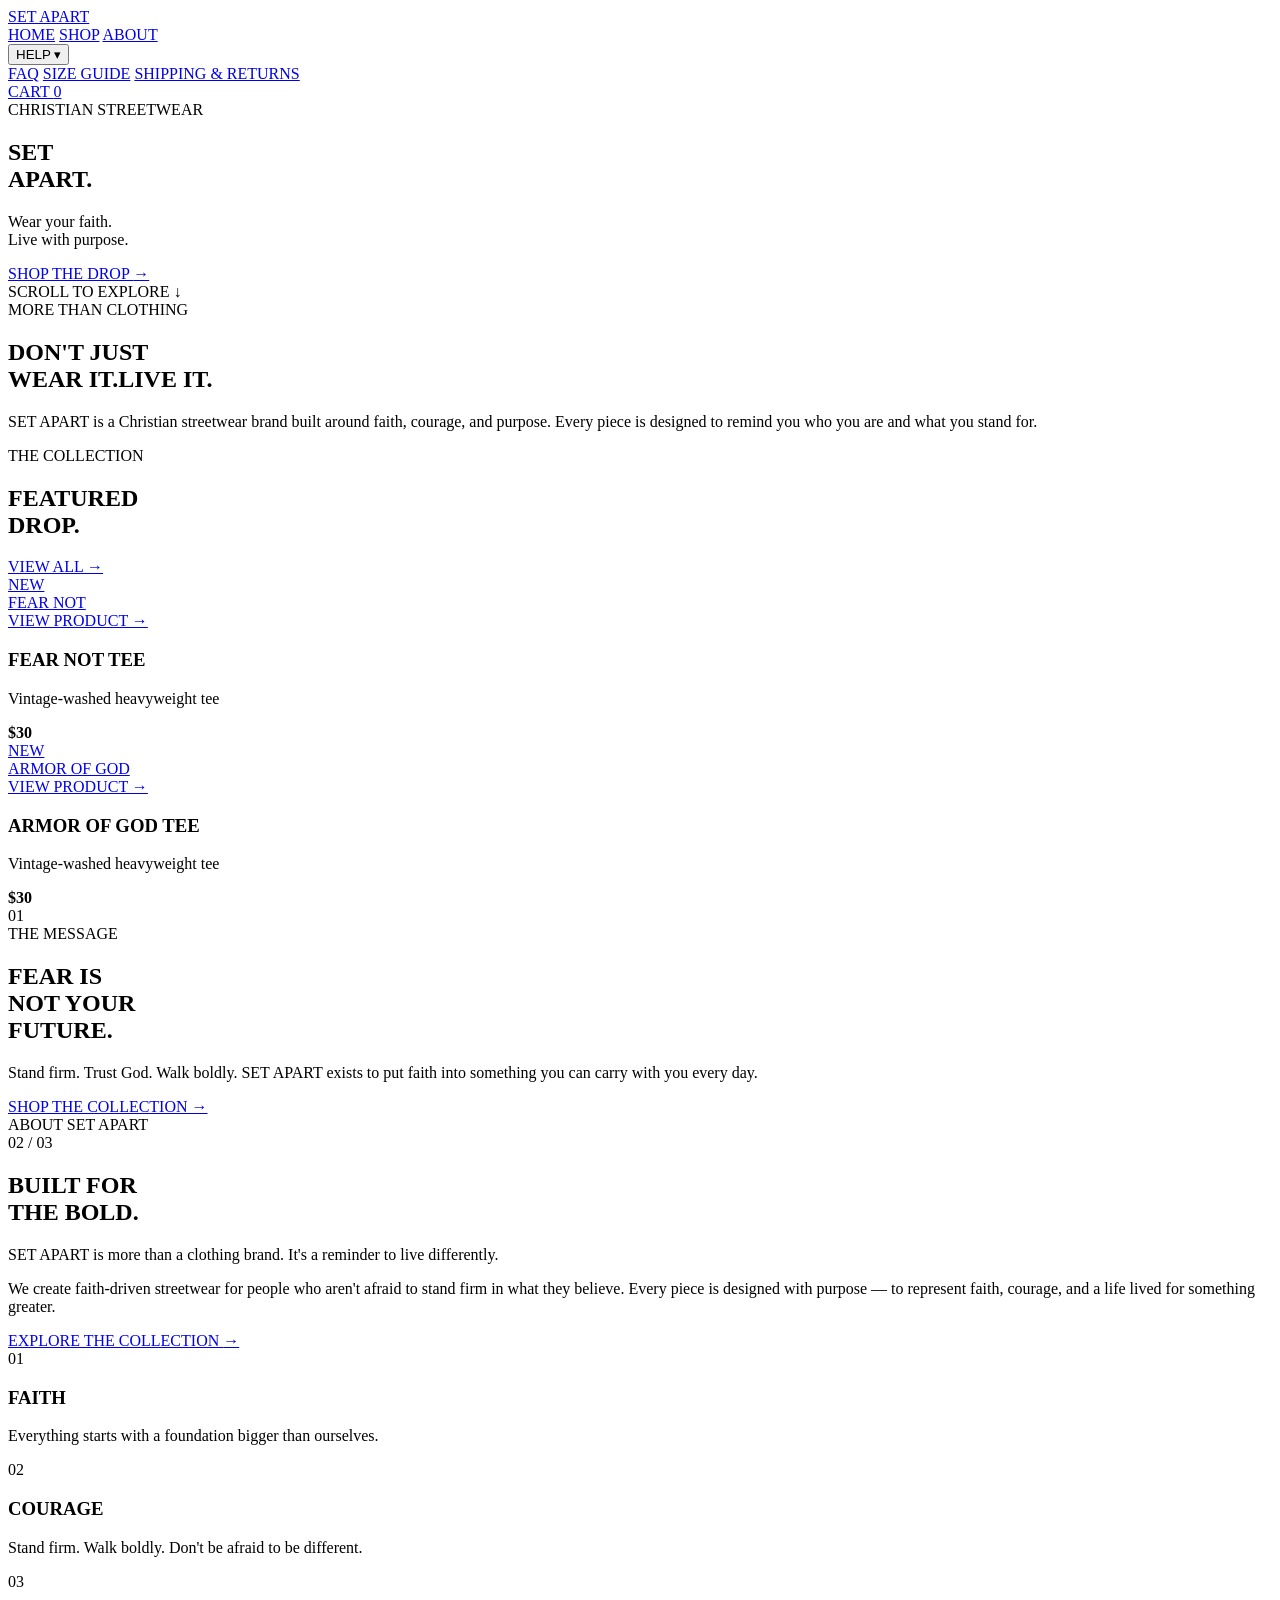
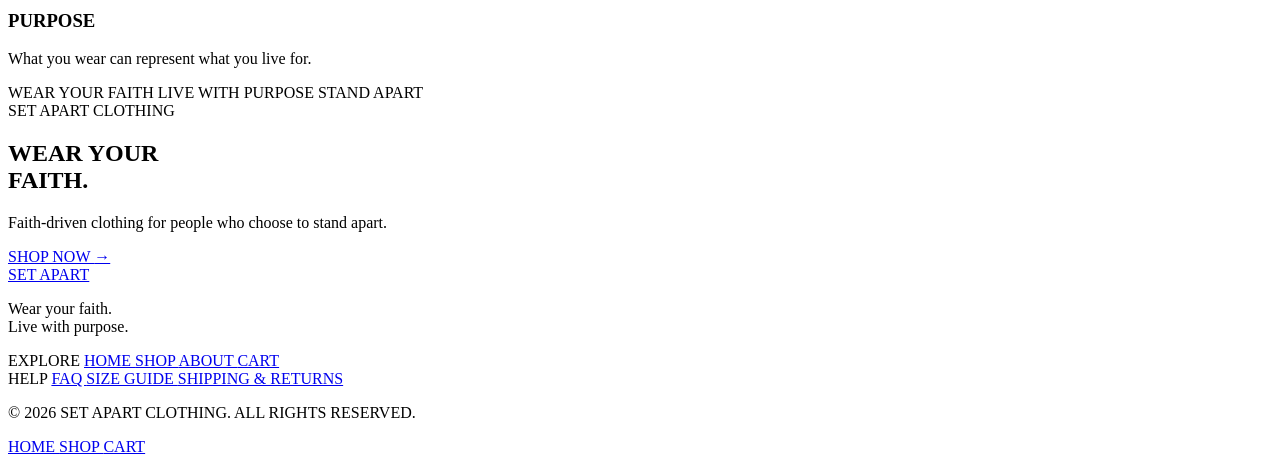
==== index.html @ 83922a34 "Add files via upload" ====
<!DOCTYPE html>
<html lang="en">

<head>
    <meta charset="UTF-8">
    <meta name="viewport" content="width=device-width, initial-scale=1.0">

    <title>SET APART — Wear Your Faith</title>

    <link rel="stylesheet" href="style.css">
</head>

<body>

<header>

    <a href="index.html" class="logo">
        SET APART
    </a>

    <nav>
    <a href="index.html">HOME</a>
    <a href="shop.html">SHOP</a>
    <a href="index.html#story">ABOUT</a>

    <div class="nav-dropdown">
        <button class="nav-drop-button">
            HELP <span>▾</span>
        </button>

        <div class="nav-dropdown-menu">
            <a href="faq.html">FAQ</a>
            <a href="size-guide.html">SIZE GUIDE</a>
            <a href="shipping.html">SHIPPING & RETURNS</a>
        </div>
    </div>

    <a href="cart.html">
        CART <span id="cart-count">0</span>
    </a>
</nav>

</header>


<!-- HERO -->

<section class="home-hero">

    <div class="hero-overlay"></div>

    <div class="home-hero-content">

        <div class="small-text">
            CHRISTIAN STREETWEAR
        </div>

        <h1>
            SET<br>APART.
        </h1>

        <p>
            Wear your faith.<br>
            Live with purpose.
        </p>

        <a href="shop.html" class="hero-button">
            SHOP THE DROP <span>→</span>
        </a>

    </div>

    <div class="hero-scroll">
        SCROLL TO EXPLORE ↓
    </div>

</section>


<!-- INTRO -->

<section class="home-intro">

    <div class="small-text">
        MORE THAN CLOTHING
    </div>

    <h2>
        DON'T JUST<br>
        WEAR IT.<span>LIVE IT.</span>
    </h2>

    <p>
        SET APART is a Christian streetwear brand built
        around faith, courage, and purpose. Every piece
        is designed to remind you who you are and what
        you stand for.
    </p>

</section>


<!-- FEATURED DROP -->

<section class="featured-section">

    <div class="featured-heading">

        <div>

            <div class="small-text">
                THE COLLECTION
            </div>

            <h2>
                FEATURED<br>
                DROP.
            </h2>

        </div>

        <a href="shop.html" class="text-link">
            VIEW ALL →
        </a>

    </div>


    <div class="featured-products">


        <!-- FEAR NOT -->

        <div class="featured-product">

            <a href="product.html?product=fear-not"
               class="featured-image-link">

                <div class="featured-image">

                    <div class="featured-badge">
                        NEW
                    </div>

                    <div class="featured-placeholder">
                        FEAR NOT
                    </div>

                    <div class="featured-view">
                        VIEW PRODUCT →
                    </div>

                </div>

            </a>


            <div class="featured-info">

                <div>

                    <h3>
                        FEAR NOT TEE
                    </h3>

                    <p>
                        Vintage-washed heavyweight tee
                    </p>

                </div>

                <strong>
                    $30
                </strong>

            </div>

        </div>


        <!-- ARMOR OF GOD -->

        <div class="featured-product">

            <a href="product.html?product=armor-of-god"
               class="featured-image-link">

                <div class="featured-image">

                    <div class="featured-badge">
                        NEW
                    </div>

                    <div class="featured-placeholder armor-home">
                        ARMOR OF GOD
                    </div>

                    <div class="featured-view">
                        VIEW PRODUCT →
                    </div>

                </div>

            </a>


            <div class="featured-info">

                <div>

                    <h3>
                        ARMOR OF GOD TEE
                    </h3>

                    <p>
                        Vintage-washed heavyweight tee
                    </p>

                </div>

                <strong>
                    $30
                </strong>

            </div>

        </div>

    </div>

</section>


<!-- STATEMENT -->

<section class="faith-statement">

    <div class="statement-number">
        01
    </div>

    <div class="statement-content">

        <div class="small-text">
            THE MESSAGE
        </div>

        <h2>
            FEAR IS<br>
            NOT YOUR<br>
            <span>FUTURE.</span>
        </h2>

        <p>
            Stand firm. Trust God. Walk boldly.
            SET APART exists to put faith into
            something you can carry with you
            every day.
        </p>

        <a href="shop.html" class="statement-button">
            SHOP THE COLLECTION →
        </a>

    </div>

</section>


<!-- ABOUT -->

<section class="home-story" id="story">

    <div class="about-top">

        <div class="small-text">
            ABOUT SET APART
        </div>

        <div class="about-number">
            02 / 03
        </div>

    </div>


    <div class="about-main">

        <div class="about-title">

            <h2>
                BUILT FOR<br>
                <span>THE BOLD.</span>
            </h2>

        </div>


        <div class="about-copy">

            <p class="about-lead">
                SET APART is more than a clothing brand.
                It's a reminder to live differently.
            </p>

            <p>
                We create faith-driven streetwear for people
                who aren't afraid to stand firm in what they
                believe. Every piece is designed with purpose —
                to represent faith, courage, and a life lived
                for something greater.
            </p>

            <a href="shop.html" class="about-link">
                EXPLORE THE COLLECTION
                <span>→</span>
            </a>

        </div>

    </div>


    <!-- VALUES -->

    <div class="about-values">


        <div class="about-value">

            <span>
                01
            </span>

            <h3>
                FAITH
            </h3>

            <p>
                Everything starts with a foundation
                bigger than ourselves.
            </p>

        </div>


        <div class="about-value">

            <span>
                02
            </span>

            <h3>
                COURAGE
            </h3>

            <p>
                Stand firm. Walk boldly.
                Don't be afraid to be different.
            </p>

        </div>


        <div class="about-value">

            <span>
                03
            </span>

            <h3>
                PURPOSE
            </h3>

            <p>
                What you wear can represent
                what you live for.
            </p>

        </div>

    </div>


    <div class="about-bottom">

        <span>
            WEAR YOUR FAITH
        </span>

        <span>
            LIVE WITH PURPOSE
        </span>

        <span>
            STAND APART
        </span>

    </div>

</section>


<!-- FINAL CTA -->

<section class="home-cta">

    <div class="small-text">
        SET APART CLOTHING
    </div>

    <h2>
        WEAR YOUR<br>
        <span>FAITH.</span>
    </h2>

    <p>
        Faith-driven clothing for people
        who choose to stand apart.
    </p>

    <a href="shop.html" class="hero-button">
        SHOP NOW <span>→</span>
    </a>

</section>


<!-- FOOTER -->

<footer class="site-footer">

    <div class="footer-main">


        <!-- BRAND -->

        <div class="footer-brand">

            <a href="index.html" class="logo">
                SET APART
            </a>

            <p>
                Wear your faith.<br>
                Live with purpose.
            </p>

        </div>


        <!-- EXPLORE -->

        <div class="footer-column">

            <span>
                EXPLORE
            </span>

            <a href="index.html">
                HOME
            </a>

            <a href="shop.html">
                SHOP
            </a>

            <a href="index.html#story">
                ABOUT
            </a>

            <a href="cart.html">
                CART
            </a>

        </div>


        <!-- HELP -->

        <div class="footer-column">

            <span>
                HELP
            </span>

            <a href="faq.html">
                FAQ
            </a>

            <a href="size-guide.html">
                SIZE GUIDE
            </a>

            <a href="shipping.html">
                SHIPPING & RETURNS
            </a>

        </div>

    </div>


    <!-- FOOTER BOTTOM -->

    <div class="footer-bottom">

        <p>
            © 2026 SET APART CLOTHING.
            ALL RIGHTS RESERVED.
        </p>

        <div>

            <a href="index.html">
                HOME
            </a>

            <a href="shop.html">
                SHOP
            </a>

            <a href="cart.html">
                CART
            </a>

        </div>

    </div>

</footer>


<script src="script.js"></script>

</body>
</html>
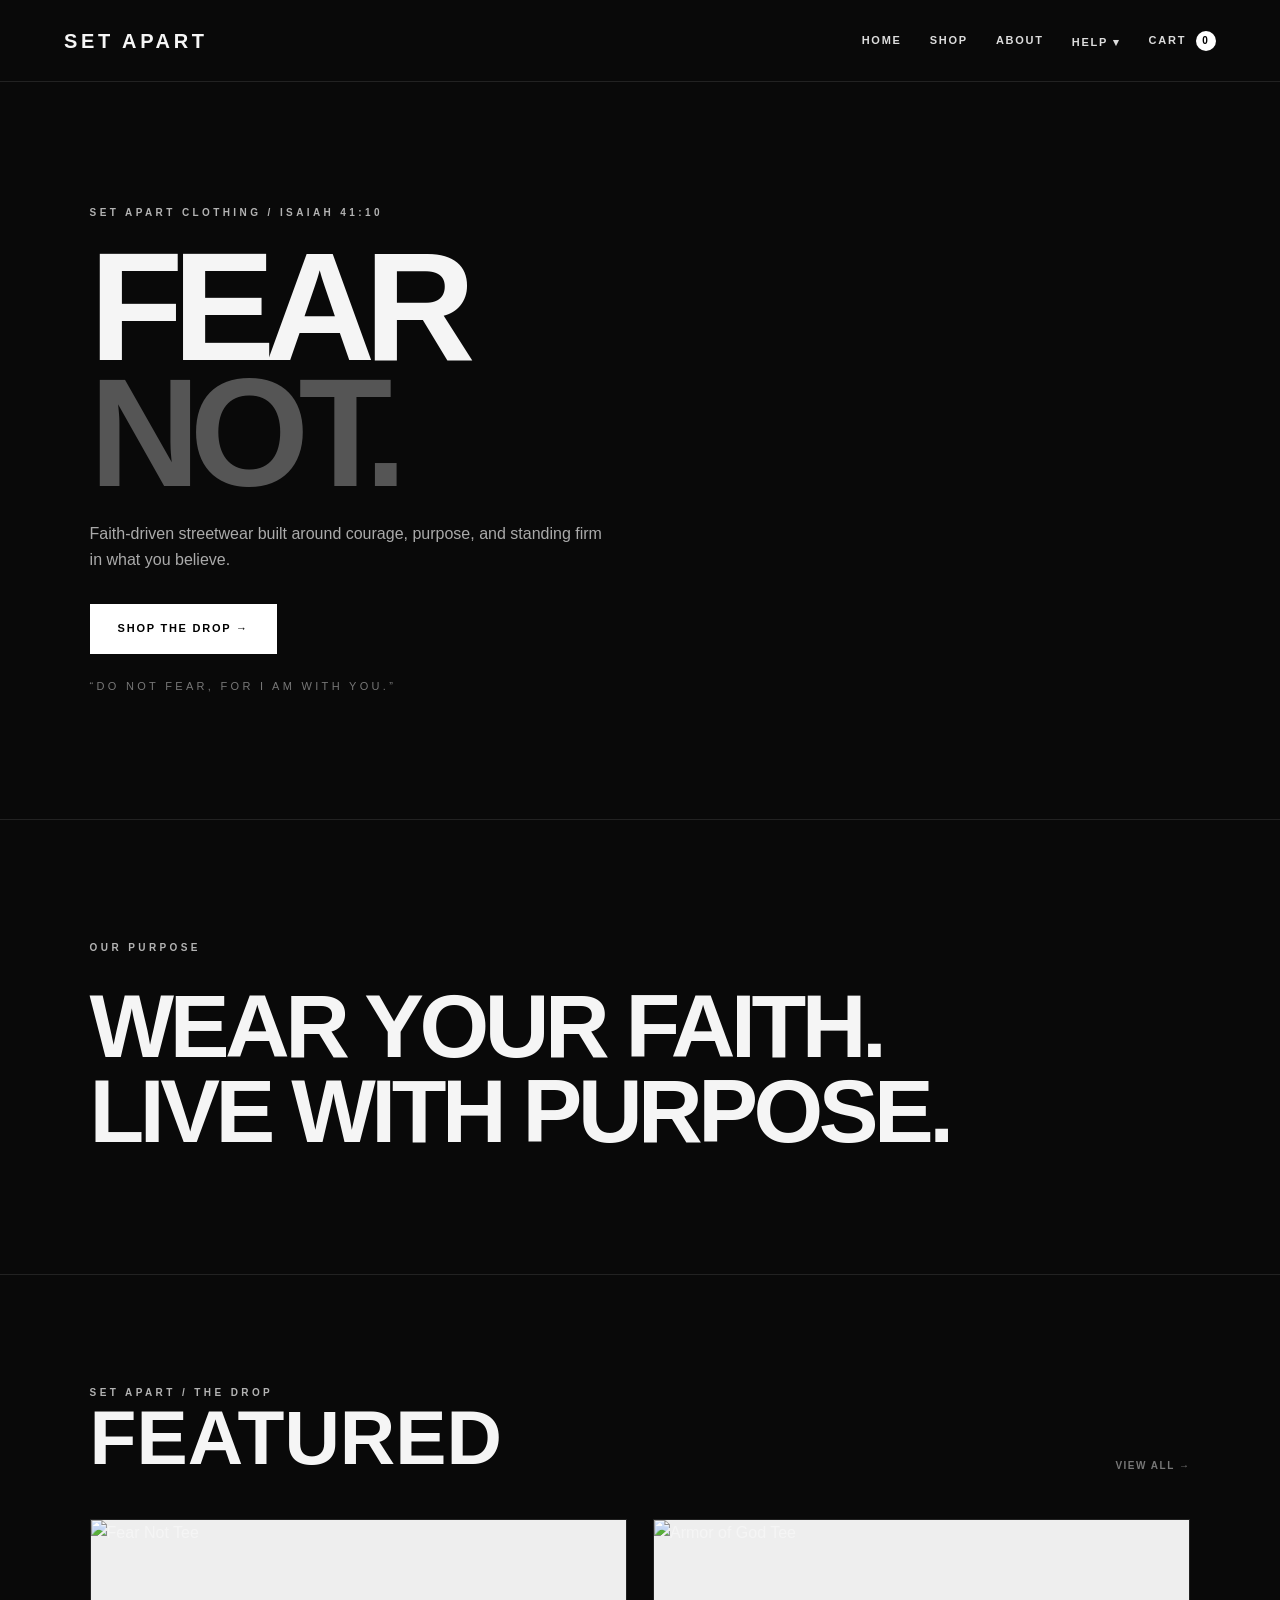
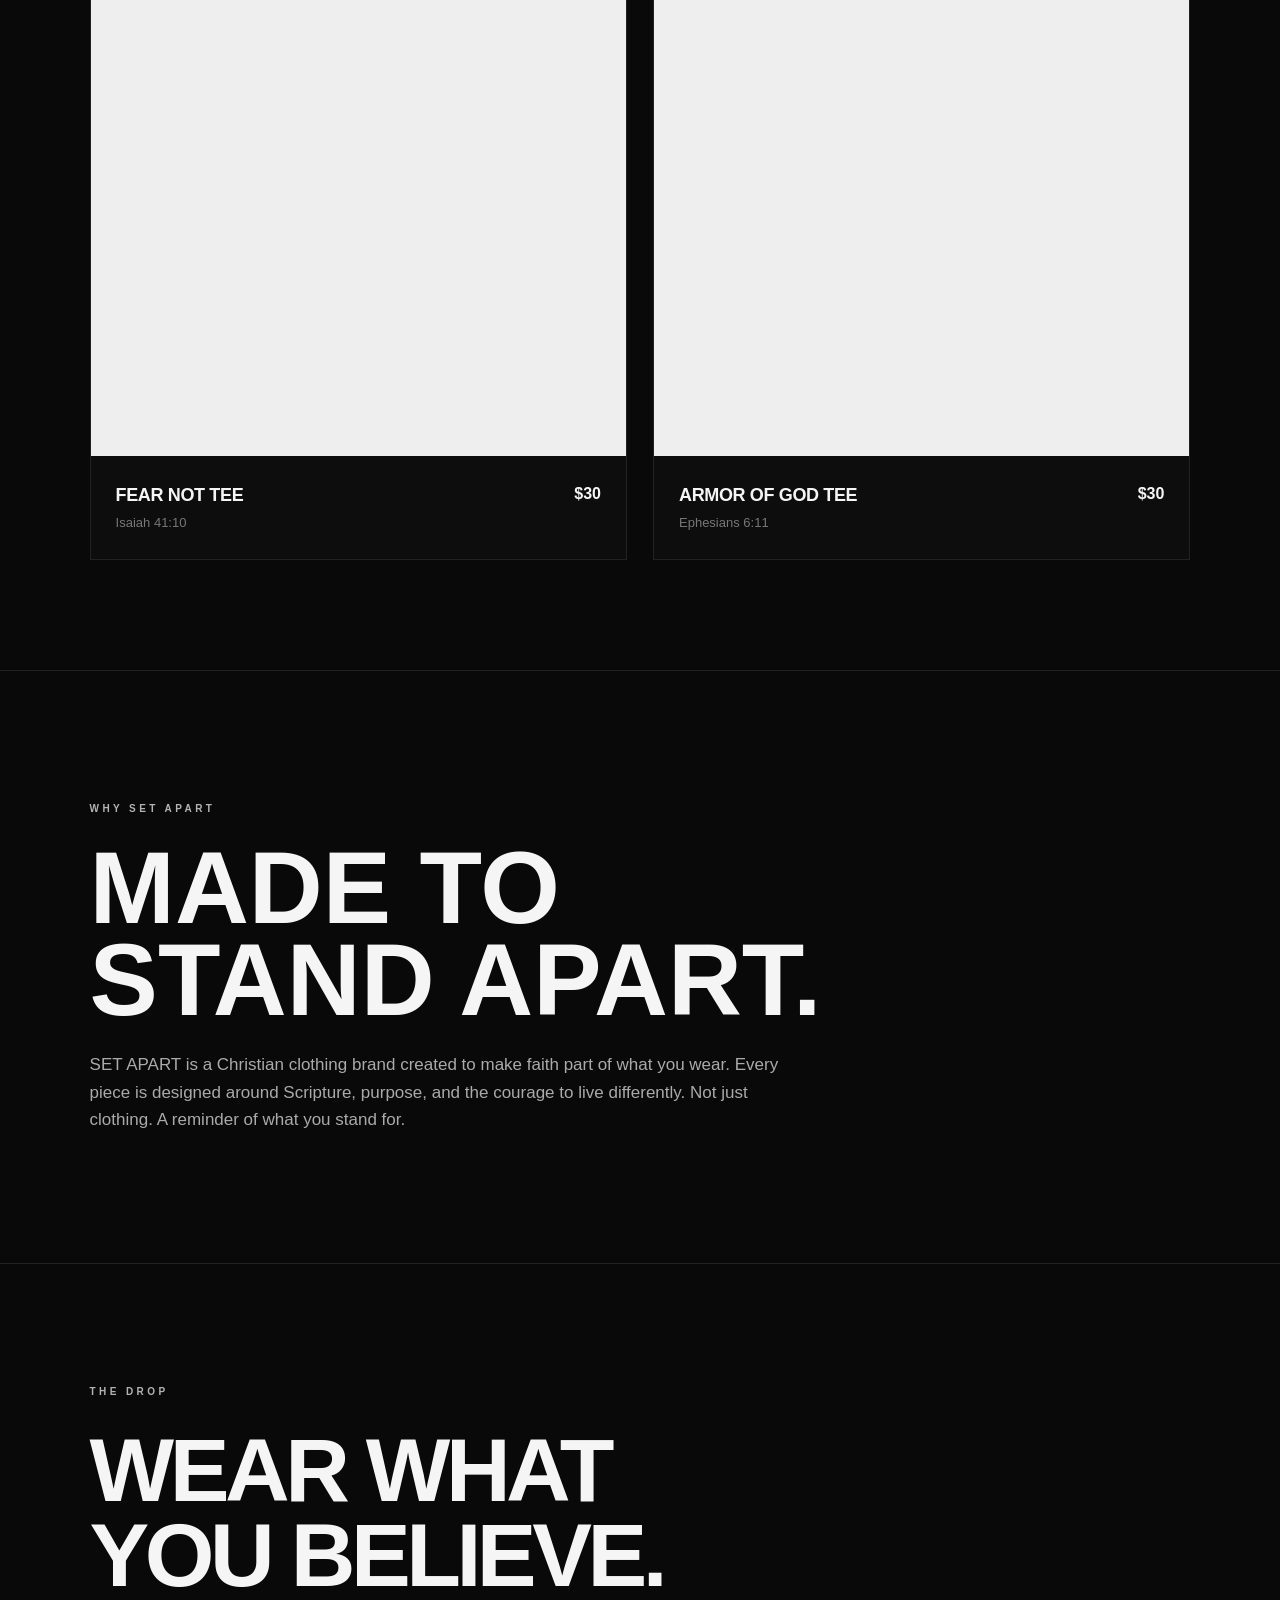
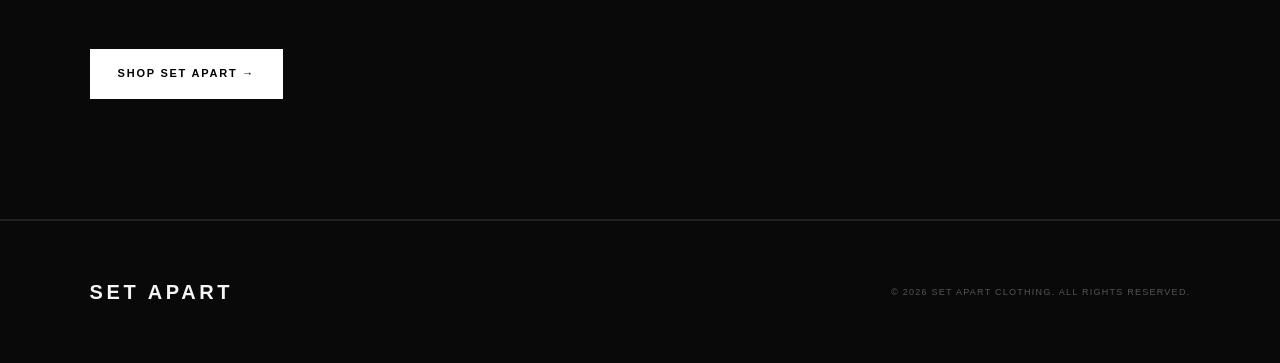
==== commit 322372e9: "Add files via upload" ====
--- a/index.html
+++ b/index.html
@@ -5,7 +5,7 @@
     <meta charset="UTF-8">
     <meta name="viewport" content="width=device-width, initial-scale=1.0">
 
-    <title>SET APART — Wear Your Faith</title>
+    <title>SET APART CLOTHING</title>
 
     <link rel="stylesheet" href="style.css">
 </head>
@@ -19,519 +19,278 @@
     </a>
 
     <nav>
-    <a href="index.html">HOME</a>
-    <a href="shop.html">SHOP</a>
-    <a href="index.html#story">ABOUT</a>
-
-    <div class="nav-dropdown">
-        <button class="nav-drop-button">
-            HELP <span>▾</span>
-        </button>
-
-        <div class="nav-dropdown-menu">
-            <a href="faq.html">FAQ</a>
-            <a href="size-guide.html">SIZE GUIDE</a>
-            <a href="shipping.html">SHIPPING & RETURNS</a>
-        </div>
+
+        <a href="index.html">HOME</a>
+
+        <a href="shop.html">SHOP</a>
+
+        <a href="#story">ABOUT</a>
+
+        <div class="nav-dropdown">
+
+            <button class="nav-drop-button">
+                HELP <span>▾</span>
+            </button>
+
+            <div class="nav-dropdown-menu">
+
+                <a href="faq.html">
+                    FAQ
+                </a>
+
+                <a href="size-guide.html">
+                    SIZE GUIDE
+                </a>
+
+                <a href="shipping.html">
+                    SHIPPING & RETURNS
+                </a>
+
+            </div>
+
+        </div>
+
+        <a href="cart.html">
+            CART
+            <span id="cart-count">0</span>
+        </a>
+
+    </nav>
+
+</header>
+
+
+<main>
+
+
+    <!-- HERO -->
+
+    <section class="hero">
+
+        <div class="hero-content">
+
+            <div class="small-text">
+                SET APART CLOTHING / ISAIAH 41:10
+            </div>
+
+            <h1>
+                FEAR<br>
+                <span>NOT.</span>
+            </h1>
+
+            <p>
+                Faith-driven streetwear built around
+                courage, purpose, and standing firm
+                in what you believe.
+            </p>
+
+            <a href="shop.html" class="button">
+                SHOP THE DROP →
+            </a>
+
+            <div class="hero-reference">
+                “DO NOT FEAR, FOR I AM WITH YOU.”
+            </div>
+
+        </div>
+
+    </section>
+
+
+    <!-- INTRO -->
+
+    <section class="intro-section">
+
+        <div class="small-text">
+            OUR PURPOSE
+        </div>
+
+        <h2>
+            WEAR YOUR FAITH.<br>
+            LIVE WITH PURPOSE.
+        </h2>
+
+    </section>
+
+
+    <!-- FEATURED DROP -->
+
+    <section class="featured-section">
+
+        <div class="section-heading">
+
+            <div>
+
+                <div class="small-text">
+                    SET APART / THE DROP
+                </div>
+
+                <h2>
+                    FEATURED
+                </h2>
+
+            </div>
+
+            <a href="shop.html" class="continue-shopping">
+                VIEW ALL →
+            </a>
+
+        </div>
+
+
+        <div class="featured-grid">
+
+
+            <!-- FEAR NOT -->
+
+            <a
+                href="product.html?product=fear-not"
+                class="featured-card"
+            >
+
+                <div class="featured-card-image">
+
+                    <img
+                        src="images1/fear-not-back.png"
+                        alt="Fear Not Tee"
+                    >
+
+                </div>
+
+                <div class="featured-card-info">
+
+                    <div>
+
+                        <h3>
+                            FEAR NOT TEE
+                        </h3>
+
+                        <p>
+                            Isaiah 41:10
+                        </p>
+
+                    </div>
+
+                    <strong>
+                        $30
+                    </strong>
+
+                </div>
+
+            </a>
+
+
+            <!-- ARMOR OF GOD -->
+
+            <a
+                href="product.html?product=armor-of-god"
+                class="featured-card"
+            >
+
+                <div class="featured-card-image">
+
+                    <img
+                        src="images1/armor-back.webp"
+                        alt="Armor of God Tee"
+                    >
+
+                </div>
+
+                <div class="featured-card-info">
+
+                    <div>
+
+                        <h3>
+                            ARMOR OF GOD TEE
+                        </h3>
+
+                        <p>
+                            Ephesians 6:11
+                        </p>
+
+                    </div>
+
+                    <strong>
+                        $30
+                    </strong>
+
+                </div>
+
+            </a>
+
+        </div>
+
+    </section>
+
+
+    <!-- ABOUT -->
+
+    <section
+        class="story-section"
+        id="story"
+    >
+
+        <div class="small-text">
+            WHY SET APART
+        </div>
+
+        <h2>
+            MADE TO<br>
+            STAND APART.
+        </h2>
+
+        <p>
+            SET APART is a Christian clothing brand
+            created to make faith part of what you wear.
+            Every piece is designed around Scripture,
+            purpose, and the courage to live differently.
+            Not just clothing. A reminder of what you
+            stand for.
+        </p>
+
+    </section>
+
+
+    <!-- FINAL CTA -->
+
+    <section class="intro-section">
+
+        <div class="small-text">
+            THE DROP
+        </div>
+
+        <h2>
+            WEAR WHAT<br>
+            YOU BELIEVE.
+        </h2>
+
+        <br><br>
+
+        <a href="shop.html" class="button">
+            SHOP SET APART →
+        </a>
+
+    </section>
+
+</main>
+
+
+<footer>
+
+    <div class="logo">
+        SET APART
     </div>
 
-    <a href="cart.html">
-        CART <span id="cart-count">0</span>
-    </a>
-</nav>
-
-</header>
-
-
-<!-- HERO -->
-
-<section class="home-hero">
-
-    <div class="hero-overlay"></div>
-
-    <div class="home-hero-content">
-
-        <div class="small-text">
-            CHRISTIAN STREETWEAR
-        </div>
-
-        <h1>
-            SET<br>APART.
-        </h1>
-
-        <p>
-            Wear your faith.<br>
-            Live with purpose.
-        </p>
-
-        <a href="shop.html" class="hero-button">
-            SHOP THE DROP <span>→</span>
-        </a>
-
-    </div>
-
-    <div class="hero-scroll">
-        SCROLL TO EXPLORE ↓
-    </div>
-
-</section>
-
-
-<!-- INTRO -->
-
-<section class="home-intro">
-
-    <div class="small-text">
-        MORE THAN CLOTHING
-    </div>
-
-    <h2>
-        DON'T JUST<br>
-        WEAR IT.<span>LIVE IT.</span>
-    </h2>
-
     <p>
-        SET APART is a Christian streetwear brand built
-        around faith, courage, and purpose. Every piece
-        is designed to remind you who you are and what
-        you stand for.
+        © 2026 SET APART CLOTHING.
+        ALL RIGHTS RESERVED.
     </p>
 
-</section>
-
-
-<!-- FEATURED DROP -->
-
-<section class="featured-section">
-
-    <div class="featured-heading">
-
-        <div>
-
-            <div class="small-text">
-                THE COLLECTION
-            </div>
-
-            <h2>
-                FEATURED<br>
-                DROP.
-            </h2>
-
-        </div>
-
-        <a href="shop.html" class="text-link">
-            VIEW ALL →
-        </a>
-
-    </div>
-
-
-    <div class="featured-products">
-
-
-        <!-- FEAR NOT -->
-
-        <div class="featured-product">
-
-            <a href="product.html?product=fear-not"
-               class="featured-image-link">
-
-                <div class="featured-image">
-
-                    <div class="featured-badge">
-                        NEW
-                    </div>
-
-                    <div class="featured-placeholder">
-                        FEAR NOT
-                    </div>
-
-                    <div class="featured-view">
-                        VIEW PRODUCT →
-                    </div>
-
-                </div>
-
-            </a>
-
-
-            <div class="featured-info">
-
-                <div>
-
-                    <h3>
-                        FEAR NOT TEE
-                    </h3>
-
-                    <p>
-                        Vintage-washed heavyweight tee
-                    </p>
-
-                </div>
-
-                <strong>
-                    $30
-                </strong>
-
-            </div>
-
-        </div>
-
-
-        <!-- ARMOR OF GOD -->
-
-        <div class="featured-product">
-
-            <a href="product.html?product=armor-of-god"
-               class="featured-image-link">
-
-                <div class="featured-image">
-
-                    <div class="featured-badge">
-                        NEW
-                    </div>
-
-                    <div class="featured-placeholder armor-home">
-                        ARMOR OF GOD
-                    </div>
-
-                    <div class="featured-view">
-                        VIEW PRODUCT →
-                    </div>
-
-                </div>
-
-            </a>
-
-
-            <div class="featured-info">
-
-                <div>
-
-                    <h3>
-                        ARMOR OF GOD TEE
-                    </h3>
-
-                    <p>
-                        Vintage-washed heavyweight tee
-                    </p>
-
-                </div>
-
-                <strong>
-                    $30
-                </strong>
-
-            </div>
-
-        </div>
-
-    </div>
-
-</section>
-
-
-<!-- STATEMENT -->
-
-<section class="faith-statement">
-
-    <div class="statement-number">
-        01
-    </div>
-
-    <div class="statement-content">
-
-        <div class="small-text">
-            THE MESSAGE
-        </div>
-
-        <h2>
-            FEAR IS<br>
-            NOT YOUR<br>
-            <span>FUTURE.</span>
-        </h2>
-
-        <p>
-            Stand firm. Trust God. Walk boldly.
-            SET APART exists to put faith into
-            something you can carry with you
-            every day.
-        </p>
-
-        <a href="shop.html" class="statement-button">
-            SHOP THE COLLECTION →
-        </a>
-
-    </div>
-
-</section>
-
-
-<!-- ABOUT -->
-
-<section class="home-story" id="story">
-
-    <div class="about-top">
-
-        <div class="small-text">
-            ABOUT SET APART
-        </div>
-
-        <div class="about-number">
-            02 / 03
-        </div>
-
-    </div>
-
-
-    <div class="about-main">
-
-        <div class="about-title">
-
-            <h2>
-                BUILT FOR<br>
-                <span>THE BOLD.</span>
-            </h2>
-
-        </div>
-
-
-        <div class="about-copy">
-
-            <p class="about-lead">
-                SET APART is more than a clothing brand.
-                It's a reminder to live differently.
-            </p>
-
-            <p>
-                We create faith-driven streetwear for people
-                who aren't afraid to stand firm in what they
-                believe. Every piece is designed with purpose —
-                to represent faith, courage, and a life lived
-                for something greater.
-            </p>
-
-            <a href="shop.html" class="about-link">
-                EXPLORE THE COLLECTION
-                <span>→</span>
-            </a>
-
-        </div>
-
-    </div>
-
-
-    <!-- VALUES -->
-
-    <div class="about-values">
-
-
-        <div class="about-value">
-
-            <span>
-                01
-            </span>
-
-            <h3>
-                FAITH
-            </h3>
-
-            <p>
-                Everything starts with a foundation
-                bigger than ourselves.
-            </p>
-
-        </div>
-
-
-        <div class="about-value">
-
-            <span>
-                02
-            </span>
-
-            <h3>
-                COURAGE
-            </h3>
-
-            <p>
-                Stand firm. Walk boldly.
-                Don't be afraid to be different.
-            </p>
-
-        </div>
-
-
-        <div class="about-value">
-
-            <span>
-                03
-            </span>
-
-            <h3>
-                PURPOSE
-            </h3>
-
-            <p>
-                What you wear can represent
-                what you live for.
-            </p>
-
-        </div>
-
-    </div>
-
-
-    <div class="about-bottom">
-
-        <span>
-            WEAR YOUR FAITH
-        </span>
-
-        <span>
-            LIVE WITH PURPOSE
-        </span>
-
-        <span>
-            STAND APART
-        </span>
-
-    </div>
-
-</section>
-
-
-<!-- FINAL CTA -->
-
-<section class="home-cta">
-
-    <div class="small-text">
-        SET APART CLOTHING
-    </div>
-
-    <h2>
-        WEAR YOUR<br>
-        <span>FAITH.</span>
-    </h2>
-
-    <p>
-        Faith-driven clothing for people
-        who choose to stand apart.
-    </p>
-
-    <a href="shop.html" class="hero-button">
-        SHOP NOW <span>→</span>
-    </a>
-
-</section>
-
-
-<!-- FOOTER -->
-
-<footer class="site-footer">
-
-    <div class="footer-main">
-
-
-        <!-- BRAND -->
-
-        <div class="footer-brand">
-
-            <a href="index.html" class="logo">
-                SET APART
-            </a>
-
-            <p>
-                Wear your faith.<br>
-                Live with purpose.
-            </p>
-
-        </div>
-
-
-        <!-- EXPLORE -->
-
-        <div class="footer-column">
-
-            <span>
-                EXPLORE
-            </span>
-
-            <a href="index.html">
-                HOME
-            </a>
-
-            <a href="shop.html">
-                SHOP
-            </a>
-
-            <a href="index.html#story">
-                ABOUT
-            </a>
-
-            <a href="cart.html">
-                CART
-            </a>
-
-        </div>
-
-
-        <!-- HELP -->
-
-        <div class="footer-column">
-
-            <span>
-                HELP
-            </span>
-
-            <a href="faq.html">
-                FAQ
-            </a>
-
-            <a href="size-guide.html">
-                SIZE GUIDE
-            </a>
-
-            <a href="shipping.html">
-                SHIPPING & RETURNS
-            </a>
-
-        </div>
-
-    </div>
-
-
-    <!-- FOOTER BOTTOM -->
-
-    <div class="footer-bottom">
-
-        <p>
-            © 2026 SET APART CLOTHING.
-            ALL RIGHTS RESERVED.
-        </p>
-
-        <div>
-
-            <a href="index.html">
-                HOME
-            </a>
-
-            <a href="shop.html">
-                SHOP
-            </a>
-
-            <a href="cart.html">
-                CART
-            </a>
-
-        </div>
-
-    </div>
-
 </footer>
 
 
 <script src="script.js"></script>
 
 </body>
+
 </html>
--- a/style.css
+++ b/style.css
@@ -0,0 +1,1242 @@
+/* =========================================
+   SET APART CLOTHING
+   MAIN STYLESHEET
+========================================= */
+
+* {
+    margin: 0;
+    padding: 0;
+    box-sizing: border-box;
+}
+
+html {
+    scroll-behavior: smooth;
+}
+
+body {
+    background: #090909;
+    color: #f5f5f5;
+    font-family: Arial, Helvetica, sans-serif;
+    line-height: 1.6;
+}
+
+a {
+    color: inherit;
+    text-decoration: none;
+}
+
+button,
+select {
+    font: inherit;
+}
+
+img {
+    max-width: 100%;
+}
+
+
+/* =========================================
+   HEADER
+========================================= */
+
+header {
+    width: 100%;
+    min-height: 82px;
+
+    display: flex;
+    align-items: center;
+    justify-content: space-between;
+
+    padding: 0 5%;
+
+    background: #090909;
+    border-bottom: 1px solid #222;
+
+    position: relative;
+    z-index: 100;
+}
+
+.logo {
+    font-size: 20px;
+    font-weight: 900;
+    letter-spacing: 0.18em;
+}
+
+nav {
+    display: flex;
+    align-items: center;
+    gap: 28px;
+}
+
+nav > a,
+.nav-drop-button {
+    font-size: 11px;
+    font-weight: 700;
+    letter-spacing: 0.16em;
+
+    color: #ddd;
+
+    transition: color 0.2s ease;
+}
+
+nav > a:hover,
+.nav-drop-button:hover {
+    color: white;
+}
+
+#cart-count {
+    display: inline-flex;
+    align-items: center;
+    justify-content: center;
+
+    min-width: 20px;
+    height: 20px;
+
+    margin-left: 5px;
+    padding: 0 5px;
+
+    background: white;
+    color: black;
+
+    border-radius: 20px;
+
+    font-size: 10px;
+    font-weight: 900;
+}
+
+
+/* =========================================
+   HELP DROPDOWN
+========================================= */
+
+.nav-dropdown {
+    position: relative;
+}
+
+.nav-drop-button {
+    background: none;
+    border: none;
+    cursor: pointer;
+}
+
+.nav-dropdown-menu {
+    position: absolute;
+
+    top: calc(100% + 18px);
+    right: 0;
+
+    min-width: 210px;
+
+    background: #111;
+    border: 1px solid #292929;
+
+    padding: 8px;
+
+    opacity: 0;
+    visibility: hidden;
+
+    transform: translateY(-6px);
+
+    transition:
+        opacity 0.2s ease,
+        transform 0.2s ease,
+        visibility 0.2s ease;
+}
+
+.nav-dropdown:hover .nav-dropdown-menu {
+    opacity: 1;
+    visibility: visible;
+    transform: translateY(0);
+}
+
+.nav-dropdown-menu a {
+    display: block;
+
+    padding: 12px 14px;
+
+    font-size: 10px;
+    font-weight: 700;
+    letter-spacing: 0.14em;
+
+    color: #aaa;
+}
+
+.nav-dropdown-menu a:hover {
+    background: #181818;
+    color: white;
+}
+
+
+/* =========================================
+   GENERAL
+========================================= */
+
+.small-text {
+    font-size: 10px;
+    font-weight: 700;
+    letter-spacing: 0.34em;
+    text-transform: uppercase;
+
+    color: #b3b3b3;
+}
+
+.button {
+    display: inline-block;
+
+    background: white;
+    color: black;
+
+    padding: 16px 28px;
+
+    font-size: 11px;
+    font-weight: 800;
+    letter-spacing: 0.16em;
+
+    transition: 0.25s ease;
+}
+
+.button:hover {
+    background: #d9d9d9;
+}
+
+
+/* =========================================
+   HOME HERO
+========================================= */
+
+.hero {
+    min-height: 82vh;
+
+    display: flex;
+    align-items: center;
+
+    padding: 8% 7%;
+
+    position: relative;
+    overflow: hidden;
+
+    border-bottom: 1px solid #222;
+}
+
+.hero-content {
+    max-width: 850px;
+    position: relative;
+    z-index: 2;
+}
+
+.hero h1 {
+    font-size: clamp(70px, 12vw, 175px);
+    line-height: 0.82;
+
+    font-weight: 900;
+    letter-spacing: -0.07em;
+
+    margin: 24px 0;
+}
+
+.hero h1 span {
+    color: #555;
+}
+
+.hero p {
+    max-width: 520px;
+
+    color: #aaa;
+
+    font-size: 16px;
+
+    margin-bottom: 32px;
+}
+
+.hero-reference {
+    margin-top: 24px;
+
+    font-size: 11px;
+    letter-spacing: 0.3em;
+
+    color: #777;
+}
+
+
+/* =========================================
+   HOME INTRO
+========================================= */
+
+.intro-section {
+    padding: 120px 7%;
+
+    border-bottom: 1px solid #222;
+}
+
+.intro-section h2 {
+    max-width: 1000px;
+
+    font-size: clamp(45px, 7vw, 100px);
+    line-height: 0.95;
+
+    letter-spacing: -0.05em;
+
+    margin-top: 28px;
+}
+
+
+/* =========================================
+   FEATURED PRODUCTS
+========================================= */
+
+.featured-section {
+    padding: 110px 7%;
+}
+
+.section-heading {
+    display: flex;
+    align-items: flex-end;
+    justify-content: space-between;
+
+    margin-bottom: 45px;
+}
+
+.section-heading h2 {
+    font-size: clamp(44px, 6vw, 80px);
+    line-height: 0.95;
+}
+
+.featured-grid {
+    display: grid;
+    grid-template-columns: repeat(2, 1fr);
+
+    gap: 26px;
+}
+
+.featured-card {
+    border: 1px solid #222;
+
+    background: #0d0d0d;
+
+    overflow: hidden;
+}
+
+.featured-card-image {
+    aspect-ratio: 1 / 1;
+
+    background: #eee;
+
+    overflow: hidden;
+}
+
+.featured-card-image img {
+    width: 100%;
+    height: 100%;
+
+    object-fit: contain;
+
+    transition: transform 0.4s ease;
+}
+
+.featured-card:hover img {
+    transform: scale(1.025);
+}
+
+.featured-card-info {
+    padding: 25px;
+
+    display: flex;
+    justify-content: space-between;
+    gap: 20px;
+}
+
+.featured-card-info h3 {
+    font-size: 18px;
+    letter-spacing: -0.02em;
+}
+
+.featured-card-info p {
+    color: #777;
+    font-size: 13px;
+
+    margin-top: 4px;
+}
+
+
+/* =========================================
+   STORY / ABOUT
+========================================= */
+
+.story-section {
+    padding: 130px 7%;
+
+    border-top: 1px solid #222;
+    border-bottom: 1px solid #222;
+}
+
+.story-section h2 {
+    font-size: clamp(55px, 8vw, 110px);
+    line-height: 0.9;
+
+    margin: 25px 0;
+}
+
+.story-section p {
+    max-width: 700px;
+
+    color: #aaa;
+    font-size: 17px;
+}
+
+
+/* =========================================
+   SHOP PAGE
+========================================= */
+
+.shop-page {
+    min-height: 100vh;
+}
+
+.shop-header {
+    padding: 100px 7% 70px;
+
+    border-bottom: 1px solid #222;
+}
+
+.shop-header h1 {
+    font-size: clamp(75px, 11vw, 150px);
+    line-height: 0.9;
+
+    letter-spacing: -0.07em;
+
+    margin: 18px 0;
+}
+
+.shop-header p {
+    color: #8e8e8e;
+    font-size: 16px;
+}
+
+.shop-products {
+    padding: 70px 7% 120px;
+
+    display: grid;
+    grid-template-columns: repeat(2, 1fr);
+
+    gap: 34px;
+}
+
+.shop-product {
+    min-width: 0;
+}
+
+.shop-product-image {
+    position: relative;
+
+    aspect-ratio: 1 / 1;
+
+    overflow: hidden;
+
+    background: #eee;
+}
+
+.real-shop-image {
+    width: 100%;
+    height: 100%;
+
+    display: block;
+
+    object-fit: contain;
+
+    transition: transform 0.45s ease;
+}
+
+.shop-product-image:hover .real-shop-image {
+    transform: scale(1.025);
+}
+
+.drop-badge {
+    position: absolute;
+
+    top: 16px;
+    left: 16px;
+
+    z-index: 5;
+
+    padding: 8px 12px;
+
+    background: #0a0a0a;
+    color: white;
+
+    font-size: 9px;
+    font-weight: 800;
+    letter-spacing: 0.18em;
+}
+
+.view-product {
+    position: absolute;
+
+    bottom: 16px;
+    left: 16px;
+
+    z-index: 5;
+
+    padding: 10px 13px;
+
+    background: rgba(0, 0, 0, 0.86);
+
+    color: white;
+
+    font-size: 9px;
+    font-weight: 800;
+    letter-spacing: 0.15em;
+}
+
+.shop-product-info {
+    display: flex;
+    justify-content: space-between;
+    gap: 20px;
+
+    padding: 23px 0;
+}
+
+.shop-product-info h2 {
+    font-size: 20px;
+}
+
+.shop-product-info p {
+    color: #777;
+    font-size: 13px;
+
+    margin-top: 3px;
+}
+
+.shop-product-info strong {
+    font-size: 16px;
+}
+
+.shop-buy-button {
+    min-height: 58px;
+
+    padding: 0 22px;
+
+    display: flex;
+    align-items: center;
+    justify-content: space-between;
+
+    border: 1px solid #333;
+
+    font-size: 10px;
+    font-weight: 800;
+    letter-spacing: 0.18em;
+
+    transition: 0.25s ease;
+}
+
+.shop-buy-button:hover {
+    background: white;
+    color: black;
+}
+
+.shop-statement {
+    padding: 130px 7%;
+
+    border-top: 1px solid #222;
+}
+
+.shop-statement h2 {
+    font-size: clamp(55px, 8vw, 110px);
+    line-height: 0.9;
+
+    margin: 24px 0;
+}
+
+.shop-statement p {
+    max-width: 600px;
+
+    color: #999;
+    font-size: 16px;
+}
+
+
+/* =========================================
+   PRODUCT PAGE
+========================================= */
+
+.product-page {
+    min-height: 100vh;
+}
+
+.product-detail {
+    display: grid;
+    grid-template-columns: 1.15fr 0.85fr;
+
+    min-height: 760px;
+}
+
+.product-detail-image {
+    padding: 55px;
+
+    background: #0b0b0b;
+
+    border-right: 1px solid #222;
+}
+
+.product-main-image {
+    display: block;
+
+    width: 100%;
+
+    aspect-ratio: 1 / 1;
+
+    object-fit: contain;
+
+    background: #f3f3f3;
+}
+
+.product-thumbnails {
+    display: flex;
+    gap: 12px;
+
+    margin-top: 14px;
+}
+
+.product-thumbnail {
+    width: 95px;
+    height: 95px;
+
+    object-fit: cover;
+
+    background: #eee;
+
+    cursor: pointer;
+
+    border: 1px solid #333;
+
+    opacity: 0.48;
+
+    transition: 0.2s ease;
+}
+
+.product-thumbnail:hover {
+    opacity: 0.85;
+}
+
+.product-thumbnail.active {
+    opacity: 1;
+    border: 2px solid white;
+}
+
+.product-detail-info {
+    padding: 75px 8%;
+
+    display: flex;
+    flex-direction: column;
+    justify-content: center;
+}
+
+.product-detail-info h1 {
+    font-size: clamp(50px, 6vw, 90px);
+    line-height: 0.88;
+
+    letter-spacing: -0.05em;
+
+    margin: 25px 0 15px;
+}
+
+.product-detail-price {
+    font-size: 22px;
+    font-weight: 800;
+}
+
+.product-divider {
+    height: 1px;
+
+    background: #282828;
+
+    margin: 35px 0;
+}
+
+#product-description {
+    color: #888;
+
+    max-width: 550px;
+
+    margin-bottom: 35px;
+}
+
+.product-option {
+    margin-bottom: 25px;
+}
+
+.option-header {
+    display: flex;
+    justify-content: space-between;
+
+    margin-bottom: 9px;
+}
+
+.option-header label,
+.option-header span {
+    font-size: 9px;
+    letter-spacing: 0.2em;
+    font-weight: 800;
+}
+
+.option-header span {
+    color: #555;
+}
+
+.product-option select {
+    width: 100%;
+    height: 55px;
+
+    padding: 0 20px;
+
+    background: #111;
+    color: white;
+
+    border: 1px solid #303030;
+    outline: none;
+}
+
+.product-add-button {
+    width: 100%;
+    min-height: 68px;
+
+    display: flex;
+    align-items: center;
+    justify-content: space-between;
+
+    padding: 0 23px;
+
+    border: none;
+
+    background: white;
+    color: black;
+
+    font-size: 11px;
+    font-weight: 900;
+    letter-spacing: 0.2em;
+
+    cursor: pointer;
+
+    transition: 0.25s ease;
+}
+
+.product-add-button:hover {
+    background: #d9d9d9;
+}
+
+.product-perks {
+    margin-top: 35px;
+
+    border-top: 1px solid #252525;
+}
+
+.product-perks > div {
+    display: flex;
+    gap: 18px;
+
+    padding: 15px 0;
+
+    border-bottom: 1px solid #252525;
+}
+
+.product-perks span {
+    color: #555;
+    font-size: 10px;
+}
+
+.product-perks p {
+    font-size: 10px;
+    letter-spacing: 0.14em;
+}
+
+.continue-shopping {
+    display: inline-block;
+
+    margin-top: 28px;
+
+    color: #777;
+
+    font-size: 10px;
+    font-weight: 700;
+    letter-spacing: 0.15em;
+}
+
+.continue-shopping:hover {
+    color: white;
+}
+
+
+/* =========================================
+   PRODUCT MESSAGE
+========================================= */
+
+.product-message {
+    padding: 120px 7%;
+
+    border-top: 1px solid #222;
+    border-bottom: 1px solid #222;
+}
+
+.product-message h2 {
+    font-size: clamp(65px, 10vw, 150px);
+    line-height: 0.8;
+
+    letter-spacing: -0.06em;
+
+    margin: 30px 0;
+}
+
+.product-message h2 span {
+    color: #555;
+}
+
+.product-message p {
+    font-size: 18px;
+    color: #aaa;
+}
+
+.product-reference {
+    margin-top: 18px;
+
+    font-size: 10px;
+    letter-spacing: 0.3em;
+
+    color: #666;
+}
+
+.product-details-section {
+    padding: 100px 7%;
+}
+
+.details-grid {
+    display: grid;
+    grid-template-columns: repeat(4, 1fr);
+
+    margin-top: 40px;
+
+    border-top: 1px solid #272727;
+    border-left: 1px solid #272727;
+}
+
+.details-grid > div {
+    min-height: 150px;
+
+    padding: 25px;
+
+    border-right: 1px solid #272727;
+    border-bottom: 1px solid #272727;
+}
+
+.details-grid span {
+    font-size: 9px;
+    font-weight: 800;
+    letter-spacing: 0.2em;
+
+    color: #666;
+}
+
+.details-grid p {
+    margin-top: 15px;
+
+    font-size: 14px;
+}
+
+
+/* =========================================
+   CART PAGE
+========================================= */
+
+.cart-page {
+    min-height: 80vh;
+
+    padding: 80px 7% 120px;
+}
+
+.cart-header {
+    margin-bottom: 55px;
+}
+
+.cart-header h1 {
+    font-size: clamp(60px, 9vw, 120px);
+    line-height: 0.9;
+
+    letter-spacing: -0.06em;
+
+    margin: 20px 0;
+}
+
+.cart-header p {
+    color: #777;
+}
+
+.cart-layout {
+    display: grid;
+    grid-template-columns: 1.4fr 0.6fr;
+
+    gap: 50px;
+}
+
+.cart-item {
+    padding: 25px 0;
+
+    border-top: 1px solid #262626;
+
+    display: flex;
+    justify-content: space-between;
+    align-items: center;
+
+    gap: 25px;
+}
+
+.cart-item:last-child {
+    border-bottom: 1px solid #262626;
+}
+
+.cart-item-info h3 {
+    font-size: 17px;
+}
+
+.cart-item-info p {
+    color: #777;
+    font-size: 13px;
+}
+
+.cart-item-actions {
+    display: flex;
+    align-items: center;
+    gap: 14px;
+}
+
+.quantity-button,
+.remove-button {
+    border: 1px solid #333;
+
+    background: #111;
+    color: white;
+
+    cursor: pointer;
+}
+
+.quantity-button {
+    width: 34px;
+    height: 34px;
+}
+
+.remove-button {
+    padding: 9px 12px;
+
+    color: #888;
+}
+
+.remove-button:hover {
+    color: white;
+}
+
+.empty-cart {
+    padding: 60px 0;
+
+    border-top: 1px solid #252525;
+}
+
+.empty-cart h2 {
+    font-size: 34px;
+}
+
+.empty-cart p {
+    color: #777;
+}
+
+.cart-summary {
+    padding: 30px;
+
+    border: 1px solid #292929;
+
+    background: #0e0e0e;
+
+    align-self: start;
+}
+
+.summary-top {
+    padding-bottom: 20px;
+
+    font-size: 10px;
+    font-weight: 800;
+    letter-spacing: 0.2em;
+}
+
+.summary-line,
+.summary-total {
+    display: flex;
+    justify-content: space-between;
+
+    gap: 20px;
+
+    padding: 13px 0;
+}
+
+.summary-line {
+    color: #888;
+    font-size: 13px;
+}
+
+.summary-divider {
+    height: 1px;
+
+    background: #2b2b2b;
+
+    margin: 15px 0;
+}
+
+.summary-total {
+    font-size: 16px;
+}
+
+.checkout-button {
+    width: 100%;
+    height: 64px;
+
+    margin-top: 25px;
+
+    padding: 0 20px;
+
+    display: flex;
+    align-items: center;
+    justify-content: space-between;
+
+    background: white;
+    color: black;
+
+    border: none;
+
+    cursor: pointer;
+
+    font-size: 11px;
+    font-weight: 900;
+    letter-spacing: 0.18em;
+}
+
+.secure-checkout {
+    margin-top: 25px;
+
+    display: flex;
+    gap: 10px;
+
+    color: #666;
+    font-size: 12px;
+}
+
+
+/* =========================================
+   HELP PAGES
+========================================= */
+
+.help-page {
+    max-width: 1000px;
+
+    margin: 0 auto;
+
+    padding: 100px 5% 130px;
+}
+
+.help-page h1 {
+    font-size: clamp(55px, 8vw, 100px);
+    line-height: 0.9;
+
+    margin: 20px 0 60px;
+}
+
+.help-block {
+    padding: 30px 0;
+
+    border-top: 1px solid #292929;
+}
+
+.help-block:last-child {
+    border-bottom: 1px solid #292929;
+}
+
+.help-block h2 {
+    font-size: 17px;
+
+    margin-bottom: 10px;
+}
+
+.help-block p {
+    color: #888;
+
+    max-width: 750px;
+}
+
+.size-table {
+    width: 100%;
+
+    border-collapse: collapse;
+
+    margin-top: 40px;
+}
+
+.size-table th,
+.size-table td {
+    padding: 17px;
+
+    border: 1px solid #292929;
+
+    text-align: left;
+}
+
+.size-table th {
+    font-size: 9px;
+    letter-spacing: 0.18em;
+}
+
+.size-table td {
+    color: #999;
+}
+
+
+/* =========================================
+   FOOTER
+========================================= */
+
+footer {
+    padding: 55px 7%;
+
+    border-top: 1px solid #222;
+
+    display: flex;
+    justify-content: space-between;
+    align-items: center;
+
+    gap: 30px;
+}
+
+footer p {
+    color: #555;
+
+    font-size: 9px;
+    letter-spacing: 0.14em;
+}
+
+
+/* =========================================
+   CART NUMBER POP
+========================================= */
+
+.cart-count-pop {
+    animation: cartPop 0.35s ease;
+}
+
+@keyframes cartPop {
+
+    0% {
+        transform: scale(1);
+    }
+
+    50% {
+        transform: scale(1.5);
+    }
+
+    100% {
+        transform: scale(1);
+    }
+}
+
+
+/* =========================================
+   MOBILE
+========================================= */
+
+@media (max-width: 900px) {
+
+    header {
+        padding: 20px 5%;
+
+        align-items: flex-start;
+
+        gap: 20px;
+    }
+
+    nav {
+        flex-wrap: wrap;
+        justify-content: flex-end;
+
+        gap: 15px;
+    }
+
+    .featured-grid,
+    .shop-products,
+    .product-detail,
+    .cart-layout {
+        grid-template-columns: 1fr;
+    }
+
+    .product-detail-image {
+        border-right: none;
+        border-bottom: 1px solid #222;
+    }
+
+    .details-grid {
+        grid-template-columns: repeat(2, 1fr);
+    }
+
+}
+
+
+@media (max-width: 600px) {
+
+    header {
+        flex-direction: column;
+    }
+
+    nav {
+        justify-content: flex-start;
+    }
+
+    .hero,
+    .intro-section,
+    .featured-section,
+    .story-section,
+    .shop-header,
+    .shop-products,
+    .shop-statement,
+    .product-message,
+    .product-details-section,
+    .cart-page {
+        padding-left: 5%;
+        padding-right: 5%;
+    }
+
+    .hero {
+        min-height: 70vh;
+    }
+
+    .shop-products {
+        grid-template-columns: 1fr;
+    }
+
+    .product-detail-image {
+        padding: 20px;
+    }
+
+    .product-detail-info {
+        padding: 50px 5%;
+    }
+
+    .details-grid {
+        grid-template-columns: 1fr;
+    }
+
+    .cart-item {
+        align-items: flex-start;
+        flex-direction: column;
+    }
+
+    .cart-item-actions {
+        flex-wrap: wrap;
+    }
+
+    footer {
+        flex-direction: column;
+        align-items: flex-start;
+    }
+
+}
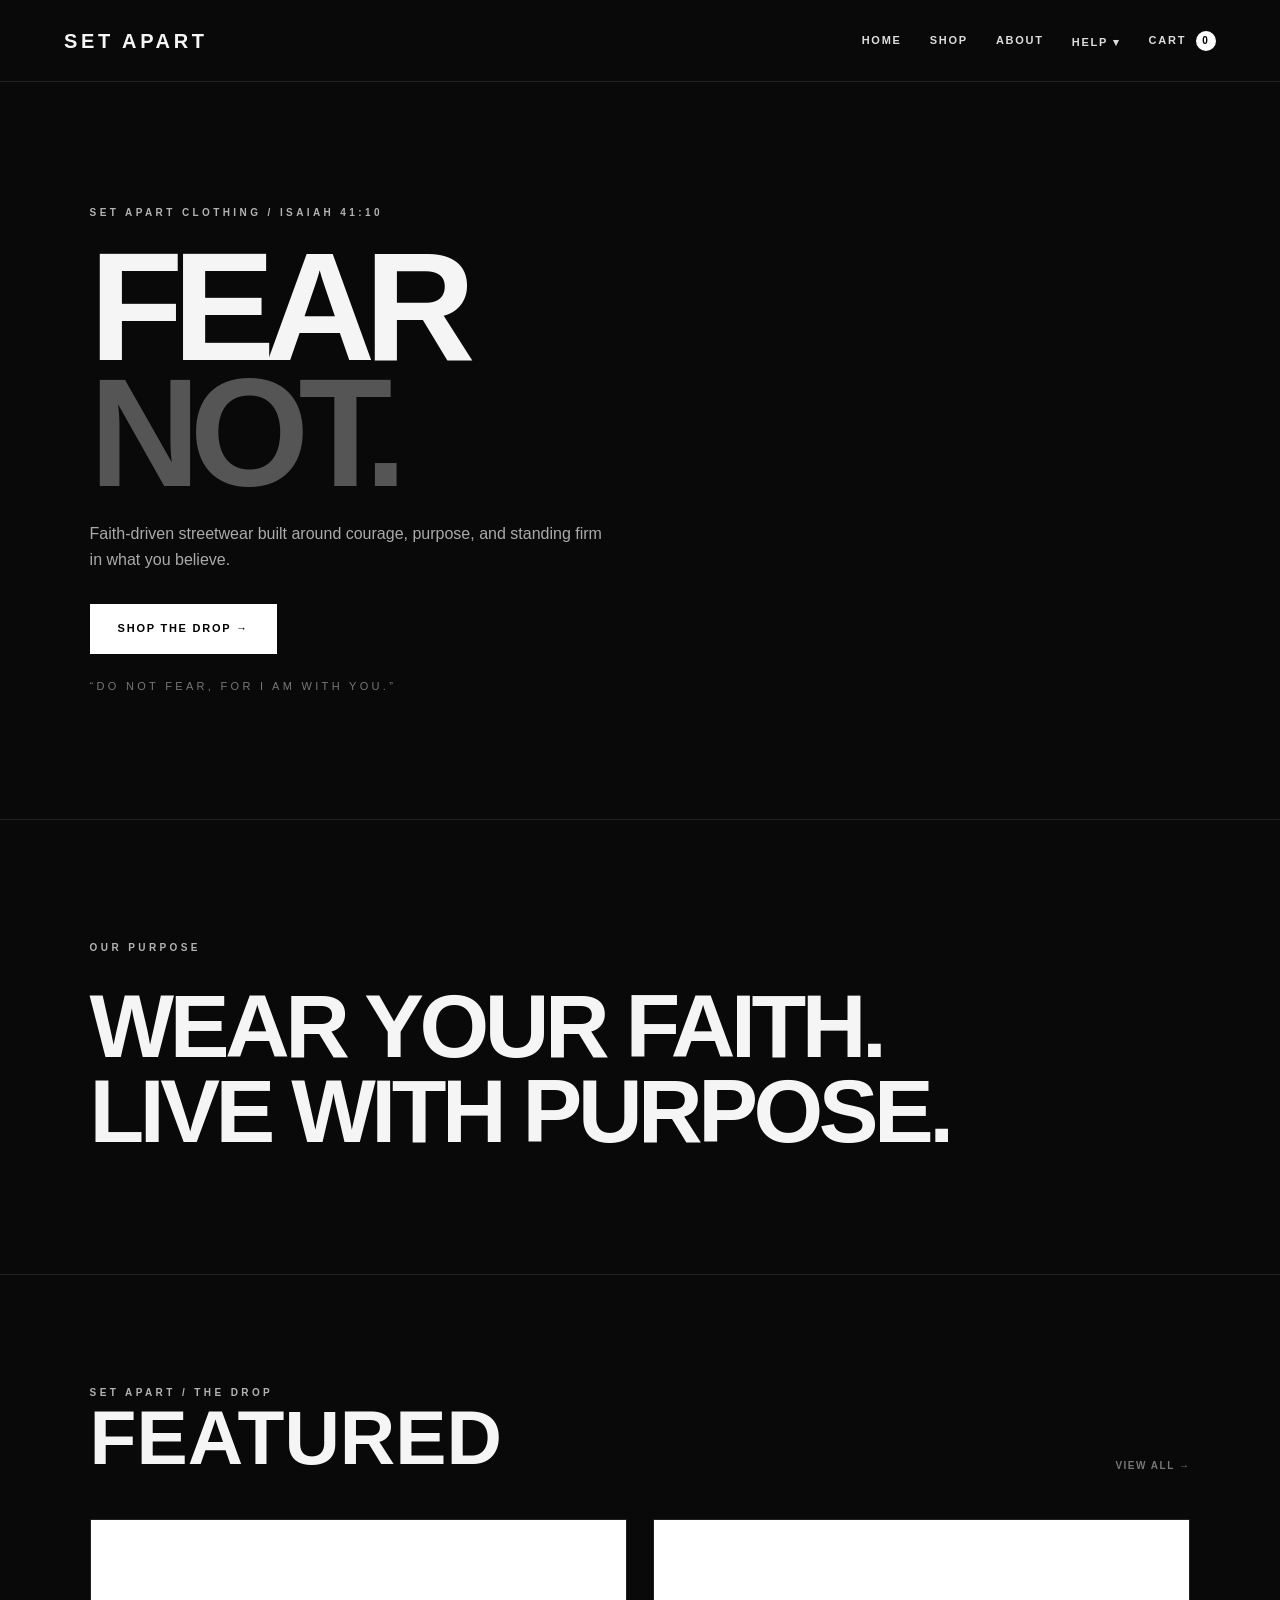
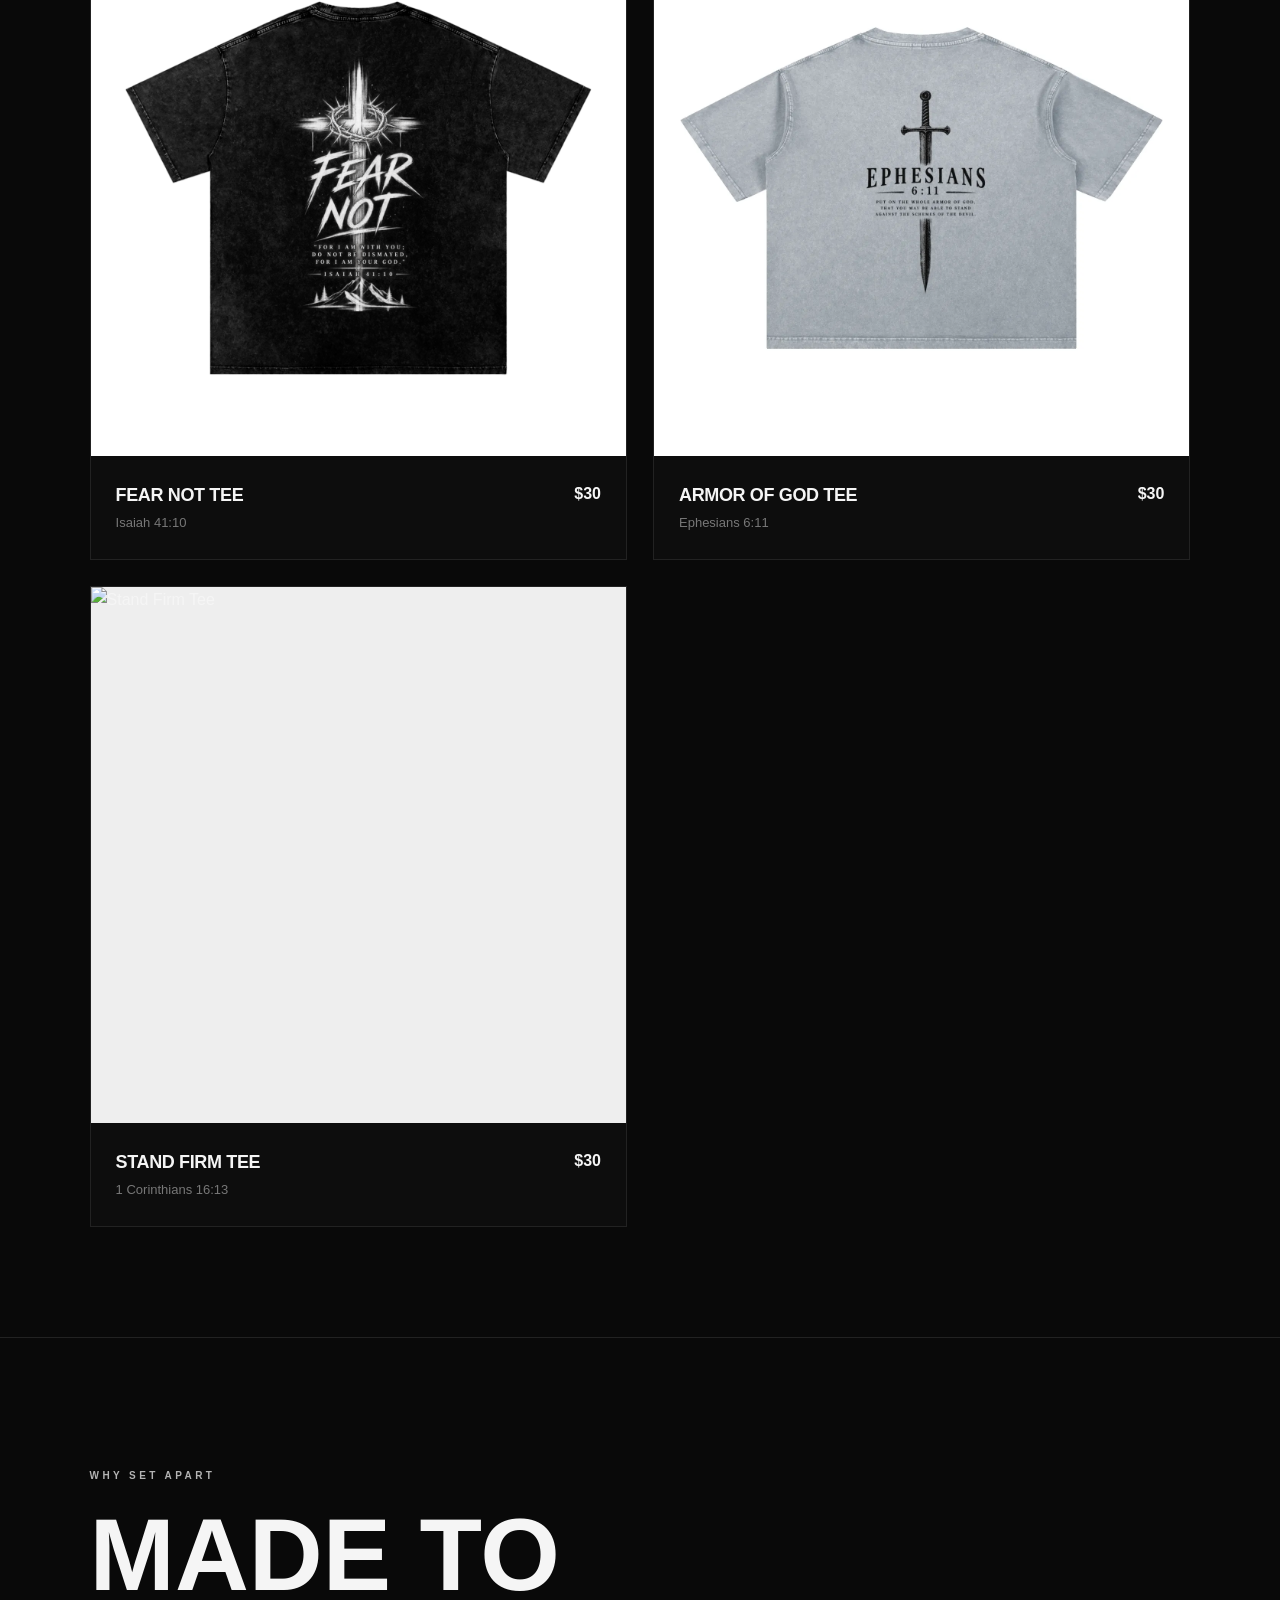
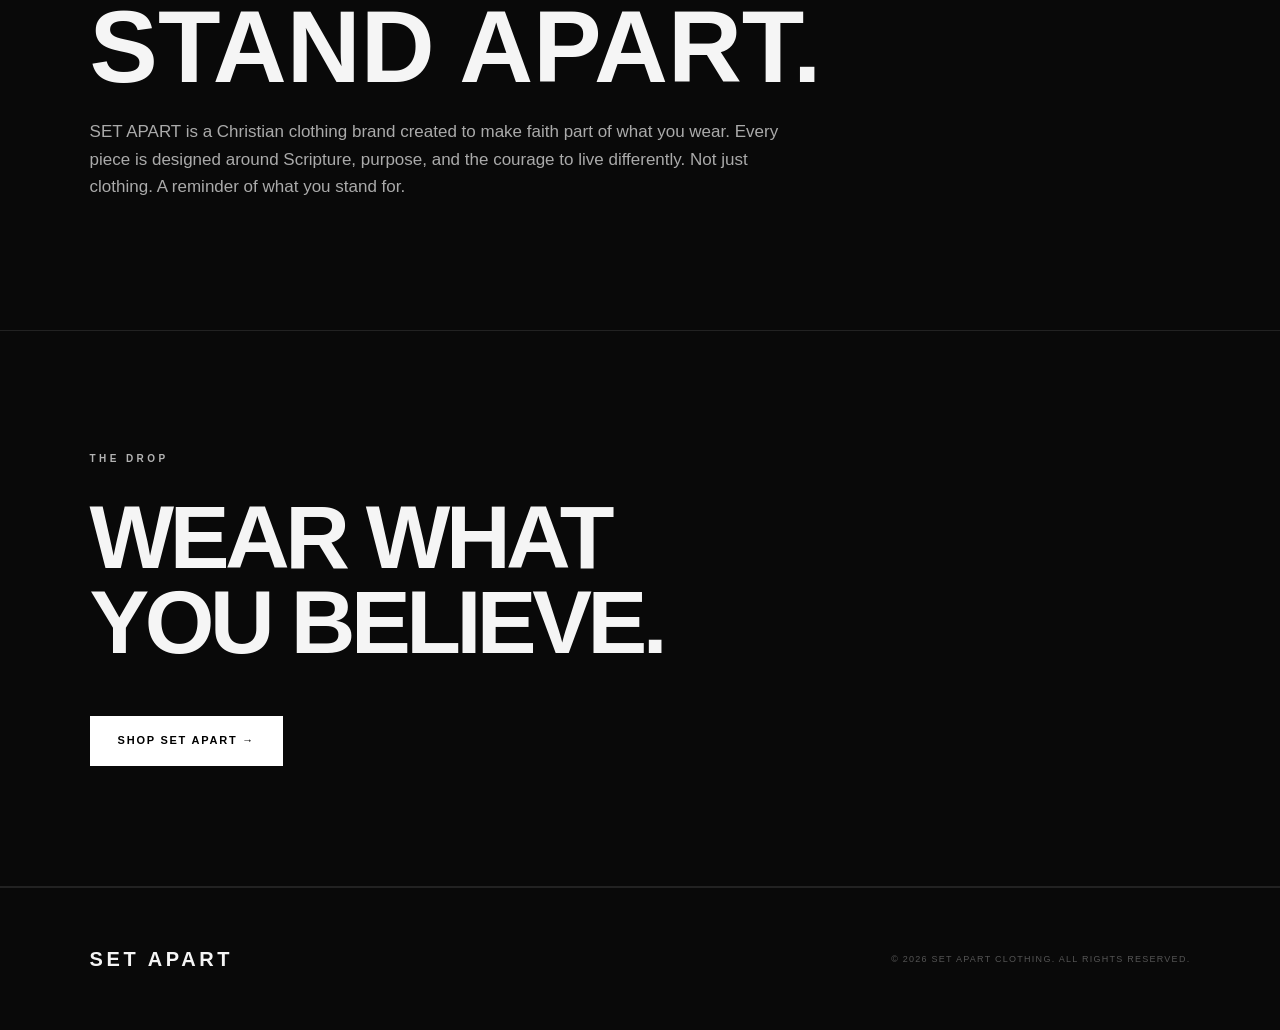
==== commit d7aa2bfd: "Fix HTML formatting and structure" ====
--- a/index.html
+++ b/index.html
@@ -21,9 +21,7 @@
     <nav>
 
         <a href="index.html">HOME</a>
-
         <a href="shop.html">SHOP</a>
-
         <a href="#story">ABOUT</a>
 
         <div class="nav-dropdown">
@@ -206,6 +204,45 @@
 
                         <p>
                             Ephesians 6:11
+                        </p>
+
+                    </div>
+
+                    <strong>
+                        $30
+                    </strong>
+
+                </div>
+
+            </a>
+
+
+            <!-- STAND FIRM -->
+
+            <a
+                href="product.html?product=stand-firm"
+                class="featured-card"
+            >
+
+                <div class="featured-card-image">
+
+                    <img
+                        src="images1/stand-firm-back.png"
+                        alt="Stand Firm Tee"
+                    >
+
+                </div>
+
+                <div class="featured-card-info">
+
+                    <div>
+
+                        <h3>
+                            STAND FIRM TEE
+                        </h3>
+
+                        <p>
+                            1 Corinthians 16:13
                         </p>
 
                     </div>
@@ -293,4 +330,4 @@
 
 </body>
 
-</html>+</html>
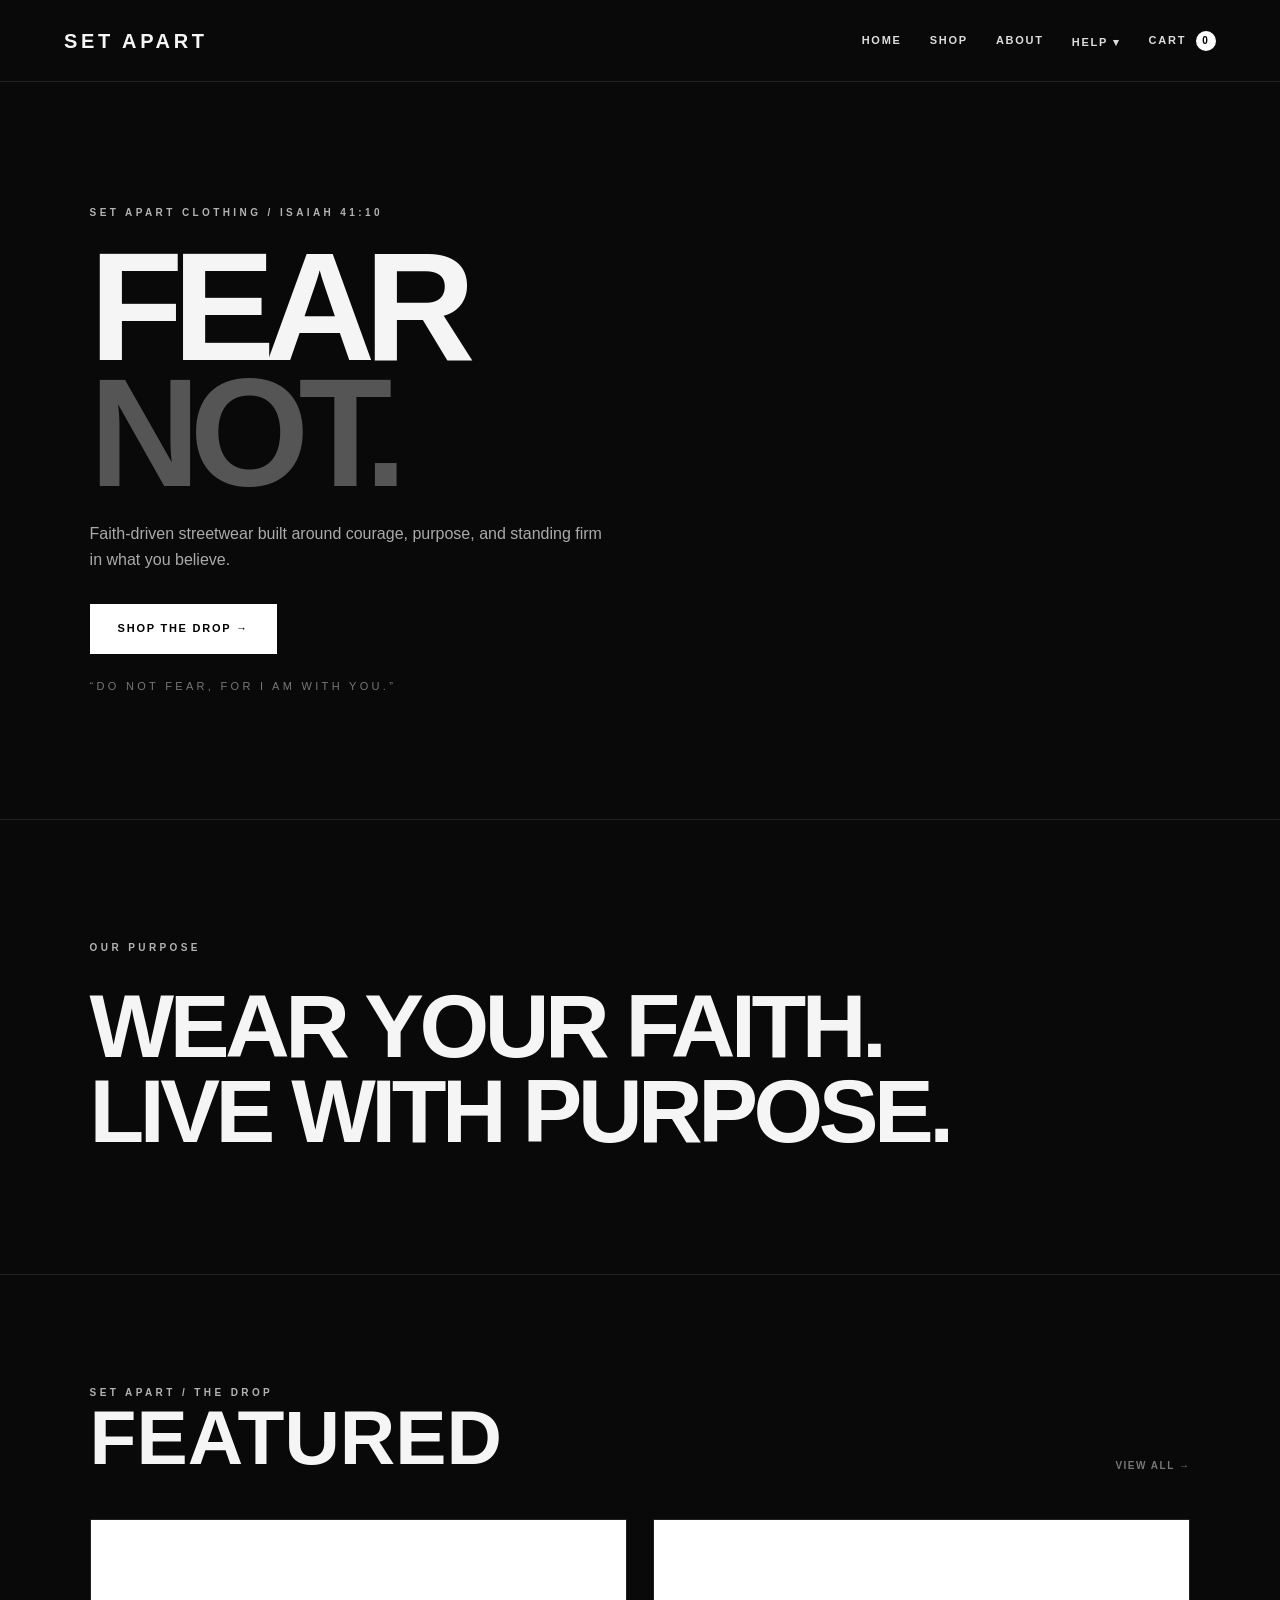
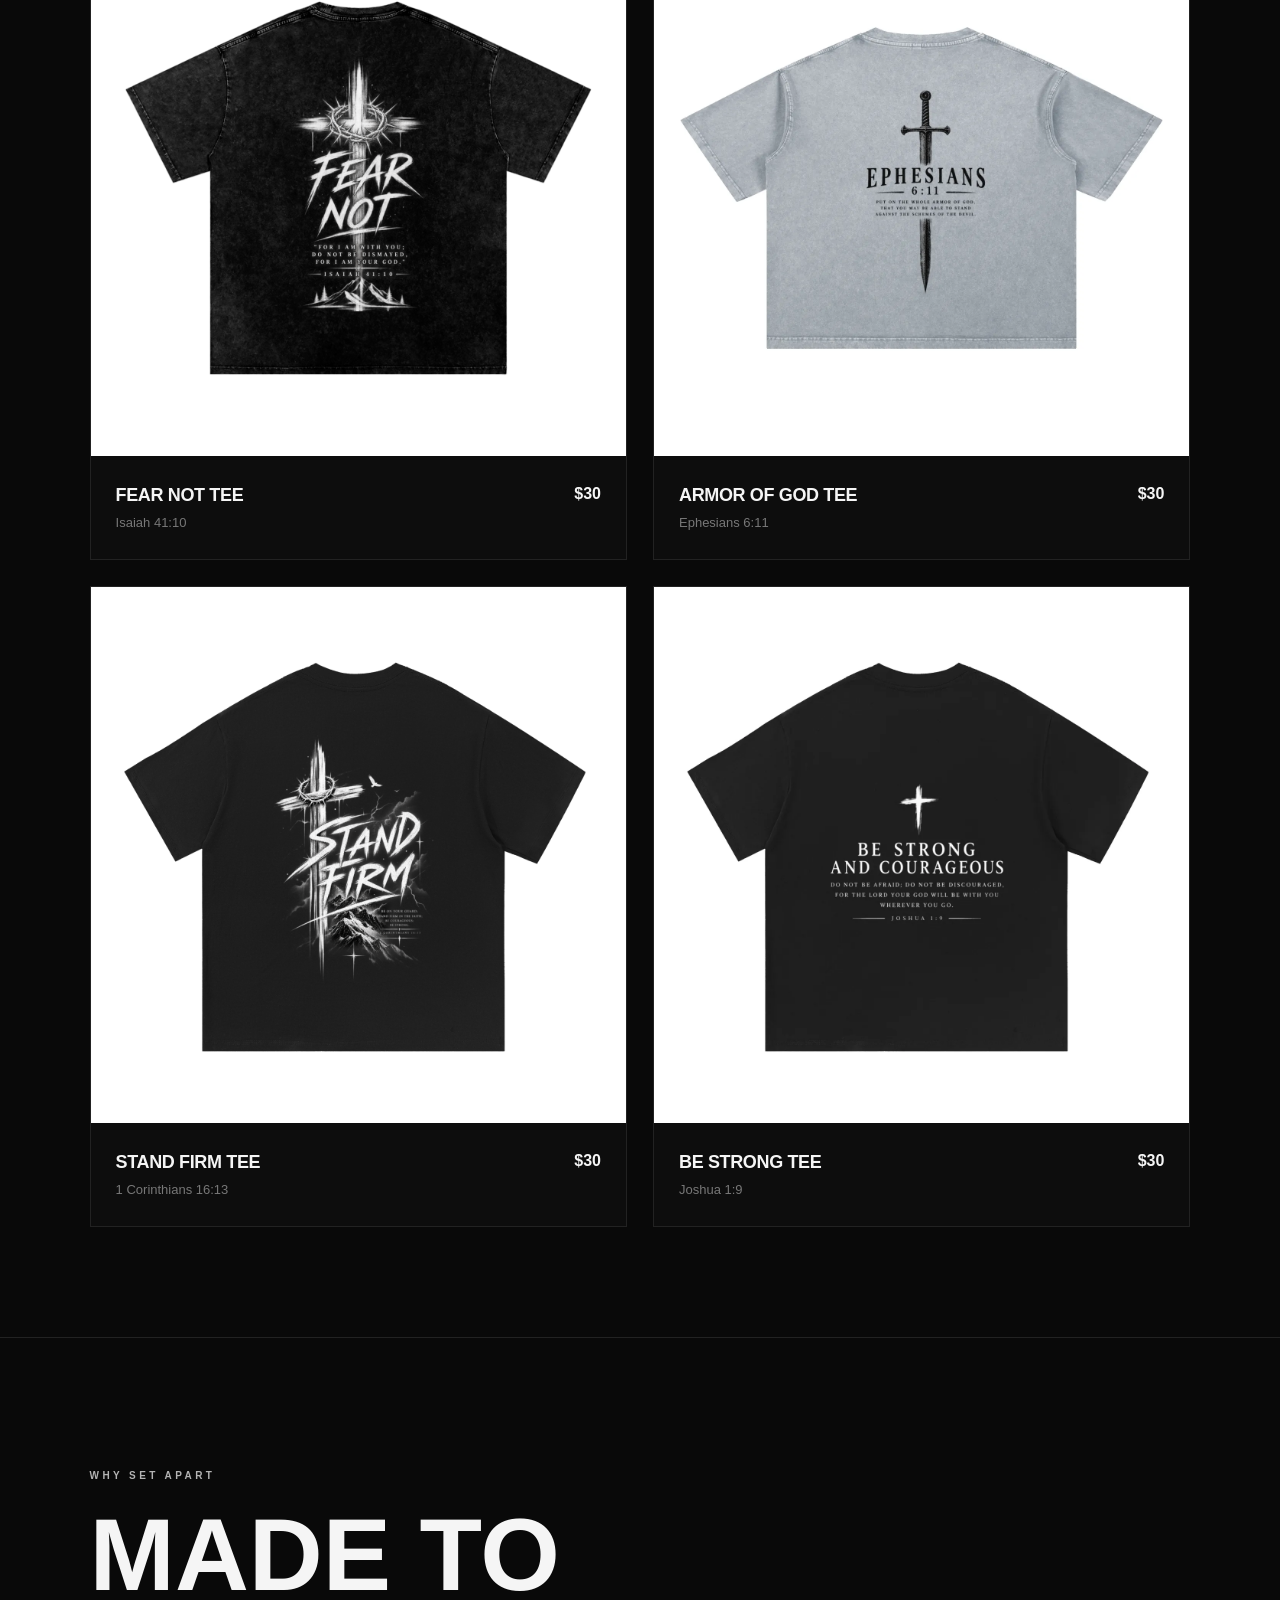
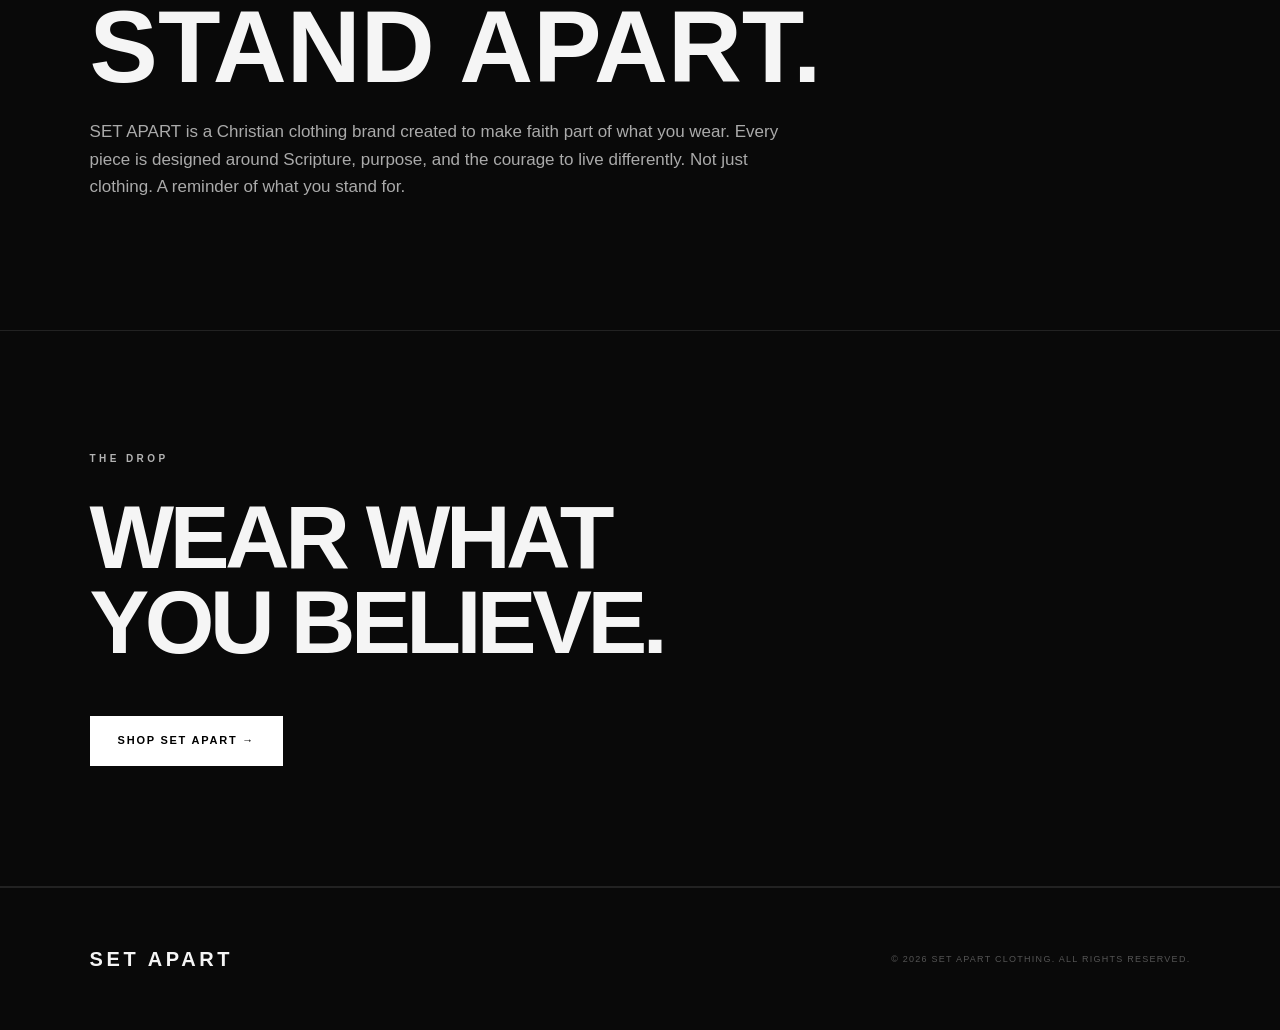
==== commit 2f362a4c: "Update index.html" ====
--- a/index.html
+++ b/index.html
@@ -243,6 +243,45 @@
 
                         <p>
                             1 Corinthians 16:13
+                        </p>
+
+                    </div>
+
+                    <strong>
+                        $30
+                    </strong>
+
+                </div>
+
+            </a>
+
+
+            <!-- BE STRONG -->
+
+            <a
+                href="product.html?product=joshua-1-9"
+                class="featured-card"
+            >
+
+                <div class="featured-card-image">
+
+                    <img
+                        src="images1/joshua-back.webp"
+                        alt="Be Strong Tee"
+                    >
+
+                </div>
+
+                <div class="featured-card-info">
+
+                    <div>
+
+                        <h3>
+                            BE STRONG TEE
+                        </h3>
+
+                        <p>
+                            Joshua 1:9
                         </p>
 
                     </div>
